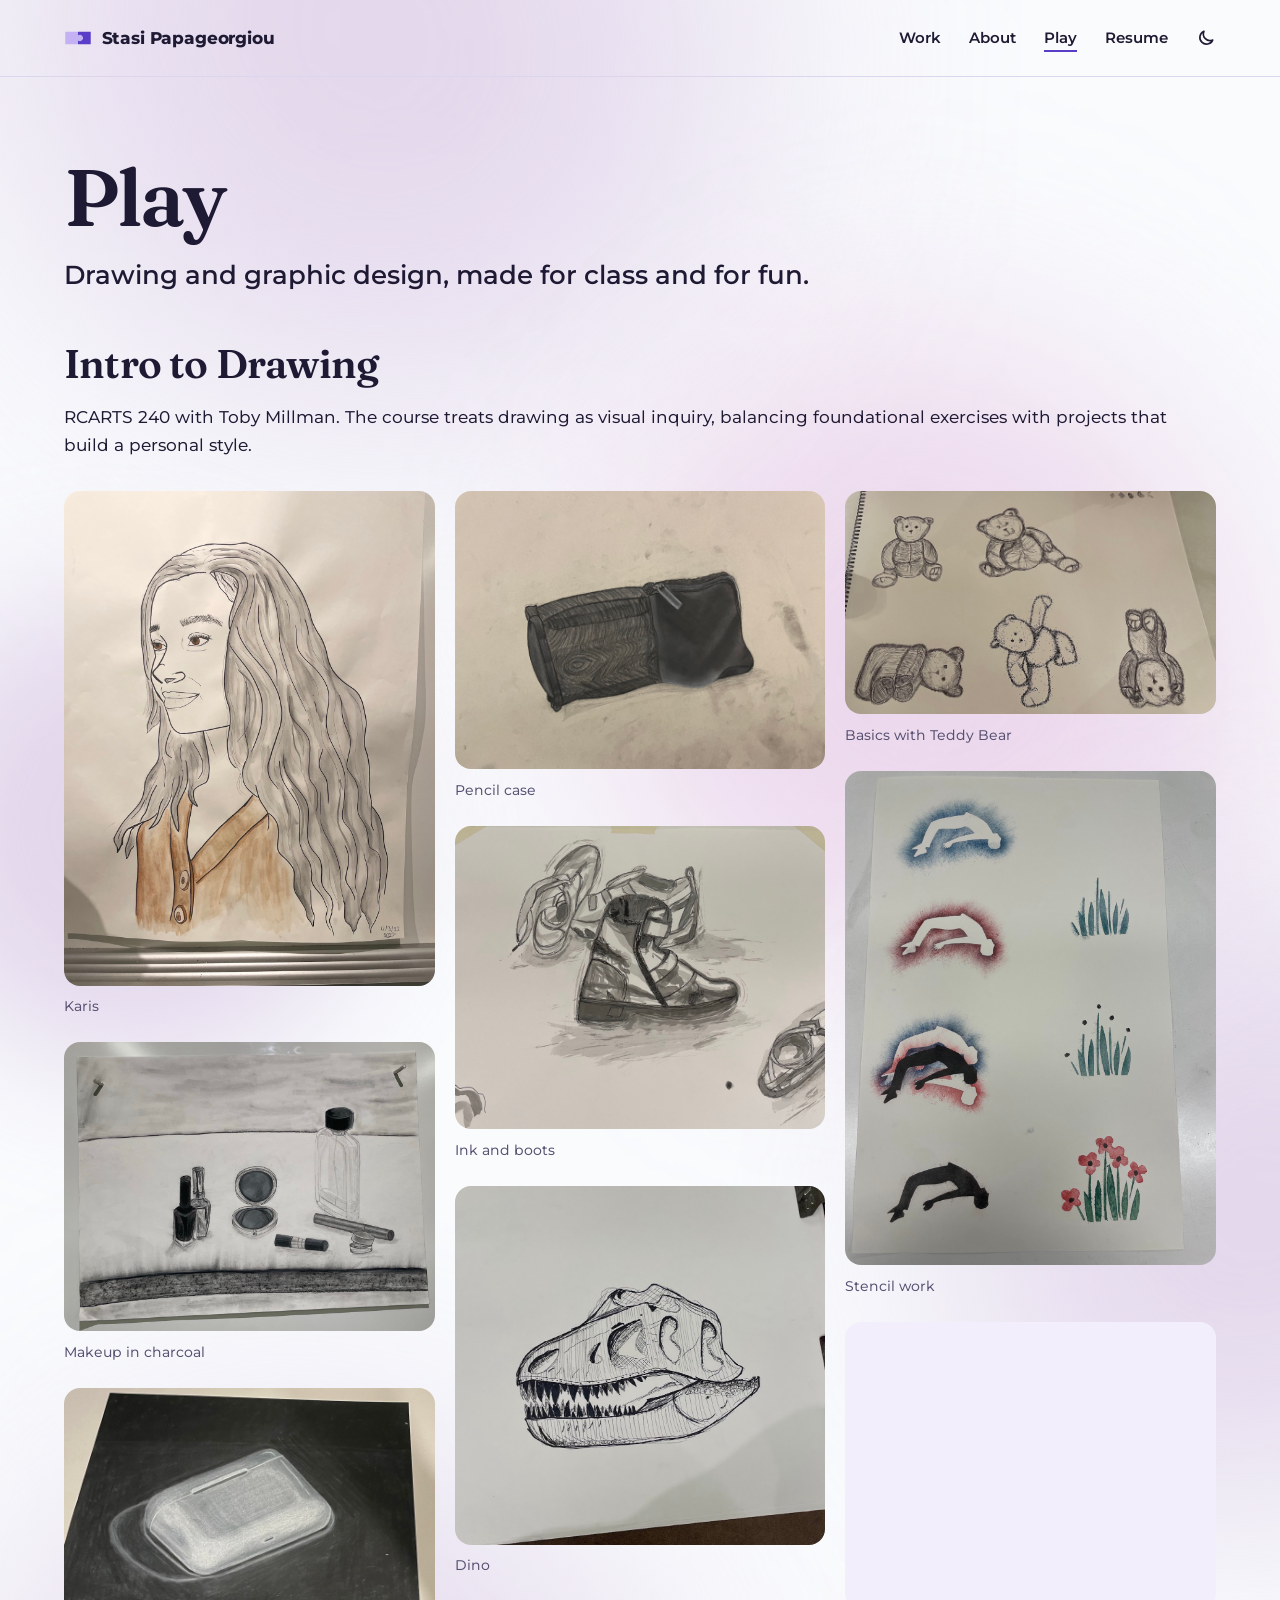
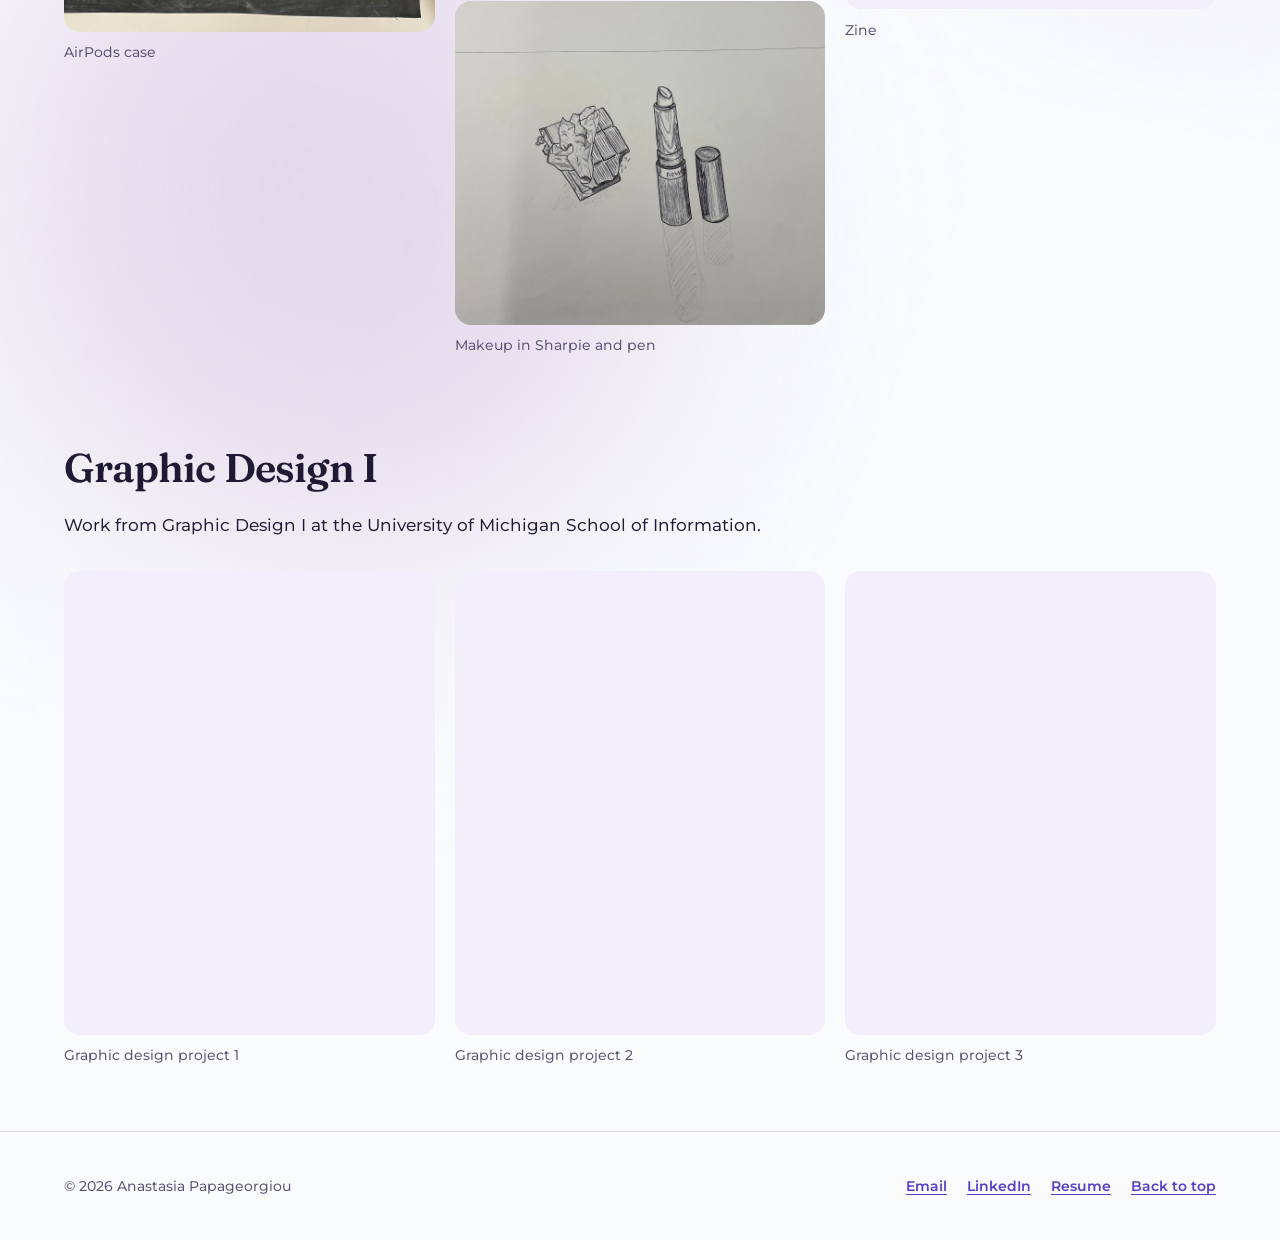
==== play/index.html @ 9be7308d "Portfolio site: home, about, case studies, and play pages Co-Authored-By: Claude Opus 5.5 <noreply@a" ====
<!doctype html>
<html lang="en">
<head>
  <meta charset="utf-8">
  <meta name="viewport" content="width=device-width, initial-scale=1">
  <title>Play | Stasi Papageorgiou</title>
  <meta name="description" content="Drawings and graphic design work by Stasi Papageorgiou.">
  <link rel="canonical" href="https://www.stasi.page/play/">
  <meta property="og:type" content="website">
  <meta property="og:site_name" content="Stasi Papageorgiou">
  <meta property="og:title" content="Play | Stasi Papageorgiou">
  <meta property="og:description" content="Drawings and graphic design work by Stasi Papageorgiou.">
  <meta property="og:url" content="https://www.stasi.page/play/">
  <meta property="og:image" content="https://www.stasi.page/assets/images/og-image.png">
  <meta property="og:image:alt" content="Stasi Papageorgiou, product designer">
  <meta name="twitter:card" content="summary_large_image">
  <meta name="theme-color" content="#f9fbfd" media="(prefers-color-scheme: light)">
  <meta name="theme-color" content="#14111d" media="(prefers-color-scheme: dark)">
  <link rel="icon" href="../assets/favicon.svg" type="image/svg+xml">
  <link rel="apple-touch-icon" href="../assets/apple-touch-icon.png">
  <link rel="preload" href="../assets/fonts/montserrat-latin-wght-normal.woff2" as="font" type="font/woff2" crossorigin>
  <link rel="preload" href="../assets/fonts/fraunces-latin-wght-normal.woff2" as="font" type="font/woff2" crossorigin>
  <link rel="stylesheet" href="../assets/css/styles.css">
  <script src="../assets/js/theme.js"></script>
  <script src="../assets/js/main.js" defer></script>
</head>
<body class="has-play-bg">
  <!-- Decorative parallax background, built by main.js -->
  <div class="play-bg" aria-hidden="true"></div>
  <a class="skip-link" href="#main">Skip to main content</a>

  <header class="site-header" id="top">
    <div class="container">
      <a class="wordmark" href="../">
        <svg viewBox="0 0 22 18" aria-hidden="true" focusable="false"><path class="mark-1" d="M1 4 L11 4 L11 7.1 A2.4 2.4 0 1 1 11 10.9 L11 14 L1 14 Z"/><path class="mark-2" d="M11 4 L21 4 L21 14 L11 14 L11 10.9 A2.4 2.4 0 1 0 11 7.1 Z"/></svg>
        <span>Stasi Papageorgiou<span class="visually-hidden">, home</span></span>
      </a>
      <nav class="site-nav" aria-label="Main">
        <ul>
          <li><a href="../#work">Work</a></li>
          <li><a href="../about/">About</a></li>
          <li><a href="../play/" aria-current="page">Play</a></li>
          <li><a href="https://drive.google.com/file/d/1NuxitC88hY9u8MUWeZoYY8BVDsDRmi2i/view?usp=sharing">Resume</a></li>
        </ul>
      </nav>
    </div>
  </header>

  <main id="main">
    <div class="container">
      <header class="page-head">
        <h1>Play</h1>
        <p class="lead">Drawing and graphic design, made for class and for fun.</p>
      </header>

      <section aria-labelledby="drawing">
        <h2 id="drawing" class="h-section">Intro to Drawing</h2>
        <div class="prose prose--intro">
          <p>RCARTS 240 with Toby Millman. The course treats drawing as visual inquiry, balancing foundational exercises with projects that build a personal style.</p>
        </div>
        <ul class="gallery gallery--masonry">
          <li><figure><img src="../assets/images/play/drawing-1.jpg" alt="Portrait of a young woman with long wavy hair, looking off to the side, in pen with gray and brown washes" width="1200" height="1600" loading="lazy" decoding="async"><figcaption>Karis</figcaption></figure></li>
          <li><figure><img src="../assets/images/play/drawing-2.jpg" alt="Charcoal still life of nail polish, a compact mirror, lipstick, mascara, and a glass bottle on a draped cloth" width="1600" height="1200" loading="lazy" decoding="async"><figcaption>Makeup in charcoal</figcaption></figure></li>
          <li><figure><img src="../assets/images/play/drawing-3.jpg" alt="White charcoal drawing of an AirPods case glowing against a black ground" width="1600" height="1052" loading="lazy" decoding="async"><figcaption>AirPods case</figcaption></figure></li>
          <li><figure><img src="../assets/images/play/drawing-4.jpg" alt="Charcoal drawing of a zippered pencil case, half fabric and half mesh" width="1600" height="1200" loading="lazy" decoding="async"><figcaption>Pencil case</figcaption></figure></li>
          <li><figure><img src="../assets/images/play/drawing-5.jpg" alt="Ink wash study of a pair of boots from several angles" width="964" height="788" loading="lazy" decoding="async"><figcaption>Ink and boots</figcaption></figure></li>
          <li><figure><img src="../assets/images/play/drawing-6.jpg" alt="Pen drawing of a dinosaur skull with cross-hatched shading" width="1086" height="1051" loading="lazy" decoding="async"><figcaption>Dino</figcaption></figure></li>
          <li><figure><img src="../assets/images/play/drawing-7.jpg" alt="Pen and Sharpie drawing of an open lipstick beside its cap and a crumpled wrapper on a cube" width="1600" height="1396" loading="lazy" decoding="async"><figcaption>Makeup in Sharpie and pen</figcaption></figure></li>
          <li><figure><img src="../assets/images/play/drawing-8.jpg" alt="Sketchbook page of five pen studies of a teddy bear in different poses" width="1600" height="961" loading="lazy" decoding="async"><figcaption>Basics with Teddy Bear</figcaption></figure></li>
          <li><figure><img src="../assets/images/play/drawing-9.jpg" alt="Stencil prints of a figure arching backward in blue, red, and black, beside stenciled grass and red flowers" width="1200" height="1600" loading="lazy" decoding="async"><figcaption>Stencil work</figcaption></figure></li>
          <li><figure><img src="../assets/images/play/drawing-10.jpg" alt="Open zine spread of ink-drawn eyes, wide open and labeled shock, then closed and labeled denial" width="1600" height="1200" loading="lazy" decoding="async"><figcaption>Zine</figcaption></figure></li>
        </ul>
      </section>

      <section class="case-section" aria-labelledby="graphic-design">
        <h2 id="graphic-design">Graphic Design I</h2>
        <div class="prose prose--intro">
          <p>Work from Graphic Design I at the University of Michigan School of Information.</p>
        </div>
        <ul class="gallery">
          <li><figure><img src="../assets/images/play/graphic-design-1.png" alt="Graphic design project 1: describe the piece" width="1200" height="1500" loading="lazy" decoding="async"><figcaption>Graphic design project 1</figcaption></figure></li>
          <li><figure><img src="../assets/images/play/graphic-design-2.png" alt="Graphic design project 2: describe the piece" width="1200" height="1500" loading="lazy" decoding="async"><figcaption>Graphic design project 2</figcaption></figure></li>
          <li><figure><img src="../assets/images/play/graphic-design-3.png" alt="Graphic design project 3: describe the piece" width="1200" height="1500" loading="lazy" decoding="async"><figcaption>Graphic design project 3</figcaption></figure></li>
        </ul>
      </section>
    </div>
  </main>

  <footer class="site-footer">
    <div class="container">
      <p>&copy; <span data-year>2026</span> Anastasia Papageorgiou</p>
      <ul>
        <li><a href="mailto:stasi.papageorgiou@gmail.com">Email</a></li>
        <li><a href="https://www.linkedin.com/in/papageorgiou-anastasia">LinkedIn</a></li>
        <li><a href="https://drive.google.com/file/d/1NuxitC88hY9u8MUWeZoYY8BVDsDRmi2i/view?usp=sharing">Resume</a></li>
        <li><a href="#top">Back to top</a></li>
      </ul>
    </div>
  </footer>
</body>
</html>
---- assets/css/styles.css ----
/* =========================================================
   Stasi Papageorgiou portfolio
   One stylesheet for every page. Edit the tokens in :root
   to change colors, type, and spacing site-wide.
   ========================================================= */

/* ---------- Fonts (self-hosted, no third-party requests) ---------- */
@font-face {
  font-family: "Montserrat Variable";
  font-style: normal;
  font-display: swap;
  font-weight: 100 900;
  src: url("../fonts/montserrat-latin-wght-normal.woff2") format("woff2-variations");
  unicode-range: U+0000-00FF, U+0131, U+0152-0153, U+02BB-02BC, U+02C6, U+02DA, U+02DC, U+0304, U+0308, U+0329, U+2000-206F, U+20AC, U+2122, U+2191, U+2193, U+2212, U+2215, U+FEFF, U+FFFD;
}
@font-face {
  font-family: "Montserrat Variable";
  font-style: normal;
  font-display: swap;
  font-weight: 100 900;
  src: url("../fonts/montserrat-latin-ext-wght-normal.woff2") format("woff2-variations");
  unicode-range: U+0100-02BA, U+02BD-02C5, U+02C7-02CC, U+02CE-02D7, U+02DD-02FF, U+0304, U+0308, U+0329, U+1D00-1DBF, U+1E00-1E9F, U+1EF2-1EFF, U+2020, U+20A0-20AB, U+20AD-20C0, U+2113, U+2C60-2C7F, U+A720-A7FF;
}

/* Fraunces: the headline serif. Upright and italic. */
@font-face {
  font-family: "Fraunces Variable";
  font-style: normal;
  font-display: swap;
  font-weight: 100 900;
  src: url("../fonts/fraunces-latin-wght-normal.woff2") format("woff2-variations");
  unicode-range: U+0000-00FF, U+0131, U+0152-0153, U+02BB-02BC, U+02C6, U+02DA, U+02DC, U+0304, U+0308, U+0329, U+2000-206F, U+20AC, U+2122, U+2191, U+2193, U+2212, U+2215, U+FEFF, U+FFFD;
}
@font-face {
  font-family: "Fraunces Variable";
  font-style: italic;
  font-display: swap;
  font-weight: 100 900;
  src: url("../fonts/fraunces-latin-wght-italic.woff2") format("woff2-variations");
  unicode-range: U+0000-00FF, U+0131, U+0152-0153, U+02BB-02BC, U+02C6, U+02DA, U+02DC, U+0304, U+0308, U+0329, U+2000-206F, U+20AC, U+2122, U+2191, U+2193, U+2212, U+2215, U+FEFF, U+FFFD;
}

/* ---------- Design tokens ---------- */
:root {
  color-scheme: light dark;

  /* Green second accent. Fills and highlights only, never text. */
  --pop: #7fd6a0;
  --pop-ink: #1f1a33;
  --hl: #b5ebc8;

  /* One color per project. Used on its card and its case study page. */
  --zoo: #2456a6;
  --pine: #1f6b45;
  --roos: #b23a2a;

  /* A single puzzle piece, used as a mask for badges and decoration. */
  --piece-shape: url("data:image/svg+xml,%3Csvg xmlns='http://www.w3.org/2000/svg' viewBox='0 0 36 36'%3E%3Cpath d='M2 2H28V11.5A4.6 4.6 0 1 1 28 18.5V28H18.5A4.6 4.6 0 1 0 11.5 28H2Z'/%3E%3C/svg%3E");

  /* Color */
  --bg: #f9fbfd;
  --surface: #f2eefc;
  --surface-strong: #e6ddfc;
  --ink: #1f1a33;
  --muted: #565071;
  --line: #dcd5ee;
  --accent: #5a3ec8;
  --accent-hover: #4a2fb3;
  --on-accent: #ffffff;
  --piece-1: #e6ddfc;
  --piece-1-ink: #1f1a33;
  --piece-2: #c3b1f4;
  --piece-2-ink: #1f1a33;
  --piece-3: #5a3ec8;
  --piece-3-ink: #ffffff;
  --focus: #5a3ec8;

  /* Type */
  --font: "Montserrat Variable", "Montserrat", ui-sans-serif, system-ui, -apple-system, "Segoe UI", Roboto, Arial, sans-serif;
  --font-display: "Fraunces Variable", "Fraunces", "Iowan Old Style", "Palatino Linotype", Georgia, serif;
  --step--1: 0.875rem;
  --step-0: 1.0625rem;
  --step-1: 1.25rem;
  --step-2: clamp(1.375rem, 1.1rem + 0.9vw, 1.625rem);
  --step-3: clamp(1.75rem, 1.3rem + 1.8vw, 2.5rem);
  --step-4: clamp(2.25rem, 1.4rem + 3.6vw, 3.75rem);
  --step-5: clamp(3.5rem, 1.6rem + 8vw, 7.5rem);

  /* Layout */
  --container: 72rem;
  --measure: fill;
  --gutter: clamp(1rem, 4vw, 2.5rem);
  --section: clamp(4rem, 9vw, 7.5rem);
  --radius-lg: 28px;
  --radius-md: 16px;
  --radius-sm: 999px;
}

@media (prefers-color-scheme: dark) {
  :root:not([data-theme="light"]) {
    --bg: #14111d;
    --surface: #1f1a2e;
    --surface-strong: #2b2442;
    --ink: #f1edff;
    --muted: #bdb5d8;
    --line: #362e52;
    --accent: #c2afff;
    --accent-hover: #d8ccff;
    --on-accent: #14111d;
    --piece-1: #2f2750;
    --piece-1-ink: #f1edff;
    --piece-2: #6c55c9;
    --piece-2-ink: #ffffff;
    --piece-3: #c2afff;
    --piece-3-ink: #14111d;
    --focus: #c2afff;
    --hl: #1f5a3a;
    --zoo: #9cc2ff;
    --pine: #8fd9b0;
    --roos: #ffa696;
  }
}
:root[data-theme="light"] { color-scheme: light; }
:root[data-theme="dark"] {
  color-scheme: dark;
  --hl: #1f5a3a;
  --zoo: #9cc2ff;
  --pine: #8fd9b0;
  --roos: #ffa696;
  --bg: #14111d;
  --surface: #1f1a2e;
  --surface-strong: #2b2442;
  --ink: #f1edff;
  --muted: #bdb5d8;
  --line: #362e52;
  --accent: #c2afff;
  --accent-hover: #d8ccff;
  --on-accent: #14111d;
  --piece-1: #2f2750;
  --piece-1-ink: #f1edff;
  --piece-2: #6c55c9;
  --piece-2-ink: #ffffff;
  --piece-3: #c2afff;
  --piece-3-ink: #14111d;
  --focus: #c2afff;
}

/* ---------- Reset and base ---------- */
*,
*::before,
*::after { box-sizing: border-box; }

html {
  -webkit-text-size-adjust: 100%;
  text-size-adjust: 100%;
  scroll-padding-top: 1.5rem;
}
@media (prefers-reduced-motion: no-preference) {
  html { scroll-behavior: smooth; }
}

body {
  margin: 0;
  background: var(--bg);
  color: var(--ink);
  font-family: var(--font);
  font-size: var(--step-0);
  line-height: 1.65;
  font-weight: 450;
  overflow-x: hidden;
  text-rendering: optimizeLegibility;
  -webkit-font-smoothing: antialiased;
}

img, svg { display: block; max-width: 100%; height: auto; }

h1, h2, h3, h4 {
  margin: 0;
  line-height: 1.15;
  font-weight: 700;
  letter-spacing: -0.015em;
  text-wrap: balance;
}
/* Editorial pairing: Fraunces for the big headlines, Montserrat for everything else. */
h1, h2 {
  font-family: var(--font-display);
  font-weight: 600;
  letter-spacing: -0.02em;
}
h1 em, h2 em { font-style: italic; font-weight: 500; color: var(--accent); }
p, ul, ol, dl, figure { margin: 0; }
p { text-wrap: pretty; }

a {
  color: var(--accent);
  text-decoration-thickness: 0.08em;
  text-underline-offset: 0.2em;
}
a:hover { color: var(--accent-hover); text-decoration-thickness: 0.14em; }

:focus-visible {
  outline: 3px solid var(--focus);
  outline-offset: 3px;
  border-radius: 4px;
}

::selection { background: var(--piece-2); color: var(--piece-2-ink); }

.visually-hidden {
  position: absolute !important;
  width: 1px; height: 1px;
  padding: 0; margin: -1px;
  overflow: hidden;
  clip: rect(0 0 0 0);
  white-space: nowrap;
  border: 0;
}

/* ---------- Layout helpers ---------- */
.container {
  width: 100%;
  max-width: calc(var(--container) + var(--gutter) * 2);
  margin-inline: auto;
  padding-inline: var(--gutter);
}
.section { padding-block: var(--section); }
.section + .section { padding-top: 0; }
.section-head { margin-bottom: clamp(2rem, 4vw, 3rem); max-width: var(--measure); }
.section-head h2 { font-size: var(--step-4); letter-spacing: -0.03em; }
.section-head p { margin-top: 0.75rem; color: var(--muted); }

/* ---------- Skip link ---------- */
.skip-link {
  position: absolute;
  left: 1rem; top: -100px;
  z-index: 100;
  padding: 0.75rem 1.25rem;
  background: var(--accent);
  color: var(--on-accent);
  font-weight: 700;
  border-radius: var(--radius-sm);
  text-decoration: none;
}
.skip-link:focus { top: 1rem; color: var(--on-accent); }

/* ---------- Header ---------- */
.site-header { border-bottom: 1px solid var(--line); }
.site-header .container {
  display: flex;
  flex-wrap: wrap;
  align-items: center;
  justify-content: space-between;
  gap: 0.25rem 1.5rem;
  padding-block: 1rem;
}
.wordmark {
  display: inline-flex;
  align-items: center;
  gap: 0.6rem;
  min-height: 44px;
  color: var(--ink);
  font-weight: 750;
  font-size: 1.0625rem;
  letter-spacing: -0.01em;
  text-decoration: none;
}
.wordmark:hover { color: var(--ink); }
.wordmark svg { width: 28px; height: 28px; flex: none; }
.wordmark .mark-1 { fill: var(--piece-2); }
.wordmark .mark-2 { fill: var(--piece-3); }

.site-nav ul {
  display: flex;
  flex-wrap: wrap;
  gap: 0.25rem;
  list-style: none;
  padding: 0;
  margin: 0 -0.75rem;
}
.site-nav a {
  display: inline-flex;
  align-items: center;
  min-height: 44px;
  padding: 0 0.75rem;
  color: var(--ink);
  font-weight: 600;
  font-size: 0.9375rem;
  text-decoration: none;
  border-radius: var(--radius-sm);
}
.site-nav a:hover { background: var(--surface); color: var(--ink); }
.site-nav a[aria-current="page"] {
  text-decoration: underline;
  text-decoration-thickness: 2px;
  text-underline-offset: 0.45em;
  text-decoration-color: var(--accent);
}

/* ---------- Buttons ---------- */
.button-row { display: flex; flex-wrap: wrap; gap: 0.75rem; }
.button {
  display: inline-flex;
  align-items: center;
  justify-content: center;
  gap: 0.5rem;
  min-height: 48px;
  padding: 0.75rem 1.4rem;
  border: 2px solid var(--accent);
  border-radius: var(--radius-sm);
  background: var(--accent);
  color: var(--on-accent);
  font: inherit;
  font-weight: 650;
  font-size: 1rem;
  line-height: 1.2;
  text-decoration: none;
  cursor: pointer;
}
.button:hover { background: var(--accent-hover); border-color: var(--accent-hover); color: var(--on-accent); }
.button--ghost { background: transparent; color: var(--accent); }
.button--ghost:hover { background: var(--surface); color: var(--accent-hover); }

/* ---------- Hero ---------- */
.hero { padding-block: clamp(3rem, 8vw, 6.5rem) clamp(0.5rem, 2vw, 1.5rem); }
.hero .container {
  display: grid;
  gap: clamp(2.5rem, 6vw, 4rem);
  align-items: center;
}
@media (min-width: 900px) {
  .hero .container { grid-template-columns: minmax(0, 1.25fr) minmax(0, 1fr); }
}
.hero-greeting {
  font-weight: 600;
  font-size: var(--step-1);
  color: var(--muted);
}
.hero h1 {
  margin-top: 0.25rem;
  font-size: var(--step-5);
  font-weight: 600;
  letter-spacing: -0.04em;
  line-height: 0.95;
}
.hero-lead {
  margin-top: 1.5rem;
  max-width: 34rem;
  font-size: var(--step-2);
  font-weight: 550;
  line-height: 1.4;
}
.hero-body { margin-top: 1.25rem; max-width: 34rem; color: var(--muted); }
.hero .button-row { margin-top: 2rem; }

.status {
  display: inline-flex;
  align-items: center;
  gap: 0.6rem;
  margin-top: 1.75rem;
  padding: 0.45rem 1rem 0.45rem 0.8rem;
  border: 1px solid var(--line);
  border-radius: var(--radius-sm);
  background: var(--surface);
  font-size: var(--step--1);
  font-weight: 600;
}
.status::before {
  content: "";
  flex: none;
  width: 0.6rem; height: 0.6rem;
  border-radius: 50%;
  background: #2f9e6b;
  box-shadow: 0 0 0 3px color-mix(in srgb, #2f9e6b 25%, transparent);
}

/* Puzzle: the one bold moment. Three pieces assemble once on load. */
.puzzle { margin: 0 auto; width: 100%; max-width: 27rem; }
.puzzle svg { width: 100%; overflow: visible; }
.puzzle .p1 path { fill: var(--piece-1); }
.puzzle .p2 path { fill: var(--piece-2); }
.puzzle .p3 path { fill: var(--piece-3); }
.puzzle .p1 text { fill: var(--piece-1-ink); }
.puzzle .p2 text { fill: var(--piece-2-ink); }
.puzzle .p3 text { fill: var(--piece-3-ink); }
.puzzle .p4 path {
  fill: none;
  stroke: var(--accent);
  stroke-width: 2.5;
  stroke-dasharray: 8 7;
  stroke-linecap: round;
}
.puzzle .p4 text { fill: var(--accent); }
.puzzle text { font-family: var(--font); }
.puzzle .label { font-size: 22px; font-weight: 750; letter-spacing: -0.02em; }
.puzzle .sub { font-size: 12.5px; font-weight: 550; }
.puzzle figcaption {
  margin-top: 1.25rem;
  text-align: center;
  color: var(--muted);
  font-size: var(--step--1);
}

@media (prefers-reduced-motion: no-preference) {
  .puzzle .piece { animation: assemble 900ms cubic-bezier(0.2, 0.8, 0.2, 1) both; }
  .puzzle .p1 { --dx: -26px; --dy: -26px; animation-delay: 150ms; }
  .puzzle .p2 { --dx: 26px; --dy: -26px; animation-delay: 300ms; }
  .puzzle .p3 { --dx: 26px; --dy: 26px; animation-delay: 450ms; }
  .puzzle .p4 { animation: fade-in 600ms ease 1100ms both; }
}
@keyframes assemble {
  from { transform: translate(var(--dx), var(--dy)) rotate(-4deg); opacity: 0; }
  to { transform: none; opacity: 1; }
}
@keyframes fade-in { from { opacity: 0; } to { opacity: 1; } }
.puzzle .piece { transform-box: fill-box; transform-origin: center; }

/* ---------- Work cards ---------- */
.work-list { display: grid; gap: clamp(3rem, 7vw, 5.5rem); list-style: none; padding: 0; }
.work-card {
  position: relative;
  display: grid;
  gap: clamp(1.25rem, 3vw, 2.75rem);
  align-items: center;
}
@media (min-width: 860px) {
  .work-card { grid-template-columns: minmax(0, 1.35fr) minmax(0, 1fr); }
}
.work-card__media {
  overflow: hidden;
  border-radius: var(--radius-lg);
  background: var(--surface);
  border: 1px solid var(--line);
  aspect-ratio: 16 / 10;
}
.work-card__media img { width: 100%; height: 100%; object-fit: cover; }
.work-card__context { color: var(--muted); font-size: var(--step--1); font-weight: 600; }
.work-card h3 { margin-top: 0.35rem; font-family: var(--font-display); font-weight: 600; font-size: var(--step-3); letter-spacing: -0.025em; }
.work-card h3 a { color: var(--ink); text-decoration: none; }
/* The whole card is clickable through the title link */
.work-card h3 a::after { content: ""; position: absolute; inset: 0; border-radius: var(--radius-lg); }
.work-card:hover h3 a,
.work-card h3 a:focus-visible { text-decoration: underline; text-decoration-color: var(--accent); text-decoration-thickness: 3px; }
.work-card h3 a:focus-visible { outline: none; }
.work-card h3 a:focus-visible::after { outline: 3px solid var(--focus); outline-offset: 6px; }
.work-card__summary { margin-top: 0.85rem; }
.work-card__result {
  margin-top: 1.1rem;
  padding: 0.2rem 0 0.2rem 1rem;
  border-left: 4px solid var(--accent);
  font-weight: 600;
}
.work-card__cta {
  display: inline-block;
  margin-top: 1.25rem;
  color: var(--accent);
  font-weight: 700;
}

.tags {
  display: flex;
  flex-wrap: wrap;
  gap: 0.5rem;
  margin-top: 1.1rem;
  padding: 0;
  list-style: none;
}
.tags li {
  padding: 0.3rem 0.75rem;
  border-radius: var(--radius-sm);
  background: var(--surface);
  color: var(--ink);
  font-size: 0.8125rem;
  font-weight: 600;
}

/* ---------- Experience ---------- */
.roles { list-style: none; padding: 0; border-top: 1px solid var(--line); }
.roles li {
  display: grid;
  gap: 0.35rem 2rem;
  padding-block: 1.5rem;
  border-bottom: 1px solid var(--line);
}
@media (min-width: 760px) {
  .roles li { grid-template-columns: minmax(0, 1fr) minmax(0, 1.4fr); }
}
.roles h3 { font-size: var(--step-1); }
.roles .role { color: var(--muted); font-weight: 600; font-size: 0.9375rem; }
.roles p { max-width: var(--measure); }

/* ---------- Contact panel ---------- */
.contact {
  padding: clamp(2rem, 6vw, 4rem);
  border-radius: var(--radius-lg);
  background: var(--surface);
}
.contact h2 { font-size: var(--step-4); letter-spacing: -0.035em; }
.contact p { margin-top: 1rem; max-width: 36rem; }
.contact .button-row { margin-top: 2rem; }
.copy-status { margin-top: 0.75rem; min-height: 1.5em; font-size: var(--step--1); font-weight: 600; color: var(--muted); }

/* ---------- Footer ---------- */
.site-footer { margin-top: clamp(2.5rem, 6vw, 4rem); border-top: 1px solid var(--line); }
.site-footer .container {
  display: flex;
  flex-wrap: wrap;
  justify-content: space-between;
  align-items: center;
  gap: 1rem 2rem;
  padding-block: 2rem;
  font-size: var(--step--1);
  color: var(--muted);
}
.site-footer ul { display: flex; flex-wrap: wrap; gap: 0.25rem 1.25rem; list-style: none; padding: 0; }
.site-footer a { display: inline-flex; align-items: center; min-height: 44px; font-weight: 600; }

/* ---------- Page header (About, Play, case studies) ---------- */
.page-head { padding-block: clamp(3rem, 7vw, 5rem) clamp(2rem, 4vw, 3rem); }
.page-head h1 { font-size: clamp(2.75rem, 1.5rem + 5vw, 5rem); letter-spacing: -0.035em; line-height: 1; }
.page-head .lead { margin-top: 1.25rem; max-width: fill; font-size: var(--step-2); font-weight: 550; line-height: 1.4; }
.back-link {
  display: inline-flex;
  align-items: center;
  min-height: 44px;
  margin-bottom: 1rem;
  font-weight: 650;
  font-size: 0.9375rem;
}
.eyebrow { color: var(--muted); font-weight: 650; font-size: 0.9375rem; margin-bottom: 0.5rem; }

/* ---------- Case study ---------- */
.meta {
  display: grid;
  grid-template-columns: repeat(2, minmax(0, 1fr));
  gap: 1.5rem 2rem;
  margin-top: 2.5rem;
  padding-top: 2rem;
  border-top: 1px solid var(--line);
}
@media (min-width: 760px) { .meta { grid-template-columns: repeat(4, minmax(0, 1fr)); } }
.meta dt { color: var(--muted); font-size: var(--step--1); font-weight: 650; }
.meta dd { margin: 0.25rem 0 0; font-weight: 600; line-height: 1.45; }
.page-head .button-row { margin-top: 2rem; }

.award {
  display: inline-flex;
  align-items: center;
  gap: 0.6rem;
  margin-top: 1.5rem;
  padding: 0.5rem 1rem;
  border-radius: var(--radius-sm);
  background: var(--surface-strong);
  font-weight: 650;
  font-size: 0.9375rem;
}
.award svg { width: 1.1rem; height: 1.1rem; fill: currentColor; flex: none; }

.case-hero {
  overflow: hidden;
  border-radius: var(--radius-lg);
  border: 1px solid var(--line);
  background: var(--surface);
}
.case-hero img { width: 100%; }

.case-section { padding-top: clamp(3.5rem, 7vw, 5.5rem); }
.case-section > h2 { font-size: var(--step-3); max-width: var(--measure); }
.prose { max-width: var(--measure); }
.prose > * + * { margin-top: 1.1rem; }
.case-section > h2 + .prose,
.case-section > h2 + * { margin-top: 1.25rem; }
.prose h3 { margin-top: 2.25rem; font-size: var(--step-2); }
.prose ul, .prose ol { padding-left: 1.25rem; }
.prose li + li { margin-top: 0.5rem; }
.prose strong { font-weight: 700; }

.stats {
  display: grid;
  gap: 1rem;
  margin-top: 2rem;
  padding: 0;
  list-style: none;
}
@media (min-width: 700px) { .stats { grid-template-columns: repeat(3, minmax(0, 1fr)); } }
.stats li {
  container-type: inline-size;
  padding: 1.5rem;
  border-radius: var(--radius-md);
  background: var(--surface);
}
/* The number shrinks if needed so the longest stat ("1 platform") stays on one line */
.stats .num { display: block; font-family: var(--font-display); font-size: min(var(--step-4), 20cqi); white-space: nowrap; font-weight: 600; letter-spacing: -0.03em; line-height: 1; color: var(--accent); }
.stats .label { display: block; margin-top: 0.4rem; color: var(--muted); font-weight: 550; font-size: 0.9375rem; line-height: 1.45; }

.methods {
  display: grid;
  gap: 1rem;
  margin-top: 2rem;
  padding: 0;
  list-style: none;
}
@media (min-width: 700px) { .methods { grid-template-columns: repeat(2, minmax(0, 1fr)); } }
@media (min-width: 1000px) { .methods { grid-template-columns: repeat(4, minmax(0, 1fr)); } }
.methods li { padding: 1.5rem; border: 1px solid var(--line); border-radius: var(--radius-md); }
.methods .who { display: block; font-size: var(--step--1); font-weight: 650; color: var(--muted); }
.methods h3 { margin-top: 0.4rem; font-size: var(--step-1); }
.methods p { margin-top: 0.5rem; font-size: 0.9375rem; }

.findings { counter-reset: finding; display: grid; gap: 1.25rem; margin-top: 2rem; padding: 0; list-style: none; max-width: var(--measure); }
.findings li { counter-increment: finding; position: relative; padding-left: 3.5rem; }
.findings li::before {
  content: counter(finding);
  position: absolute; left: 0; top: 0;
  /* Puzzle piece badge. The padding centers the number in the square part of the piece. */
  display: grid; place-items: center;
  width: 2.75rem; height: 2.75rem;
  padding: 0 0.46rem 0.46rem 0;
  background: var(--surface-strong);
  -webkit-mask: var(--piece-shape) center / contain no-repeat;
  mask: var(--piece-shape) center / contain no-repeat;
  font-weight: 750; font-size: 0.9375rem;
}
.findings h3 { font-size: var(--step-1); }
.findings p { margin-top: 0.35rem; }

.figure { margin-top: 2rem; }
.figure video { display: block; height: auto; }
.figure img,
.figure video {
  width: 100%;
  border-radius: var(--radius-md);
  border: 1px solid var(--line);
  background: var(--surface);
}
.figure figcaption { margin-top: 0.75rem; color: var(--muted); font-size: var(--step--1); max-width: var(--measure); }
.figure-grid { display: grid; gap: 1.5rem; margin-top: 2rem; }
.figure-grid .figure { margin-top: 0; }
@media (min-width: 760px) { .figure-grid { grid-template-columns: repeat(2, minmax(0, 1fr)); } }

/* Before and after comparisons */
.compare { display: grid; gap: 1.5rem; margin-top: 2rem; }
@media (min-width: 760px) { .compare { grid-template-columns: repeat(2, minmax(0, 1fr)); } }
.compare .figure { margin-top: 0; }
.compare h4 { font-size: 1rem; margin-bottom: 0.75rem; }
.compare ul { margin-top: 0.85rem; padding-left: 1.25rem; font-size: 0.9375rem; }
.compare li + li { margin-top: 0.35rem; }

/* Brief: challenge, solution, and constraint chunked in one filled panel.
   Used on every case study, just after the overview. */
.brief {
  /* Inverted: a solid block of the project's color, so it stands apart
     from the light cards around it. In dark mode it flips to a light block. */
  position: relative;
  isolation: isolate;
  overflow: hidden;
  display: grid;
  border-radius: var(--radius-lg);
  background: var(--accent);
  color: var(--on-accent);
  padding: clamp(0.5rem, 2vw, 1rem) clamp(1.5rem, 4vw, 2.5rem);
}
.brief__item { padding-block: clamp(1.25rem, 3vw, 1.75rem); }
.brief__item + .brief__item { border-top: 1px solid color-mix(in srgb, var(--on-accent) 28%, transparent); }
/* Wide screens: challenge and solution side by side */
@media (min-width: 860px) {
  .brief { grid-template-columns: repeat(2, minmax(0, 1fr)); padding: clamp(1.75rem, 3vw, 2.5rem) 0; }
  .brief__item { padding: 0 clamp(1.5rem, 3vw, 2.5rem); }
  .brief__item + .brief__item { border-top: 0; border-left: 1px solid color-mix(in srgb, var(--on-accent) 28%, transparent); }
}
/* Each column is icon, title, text, image. On wide screens the two
   columns share rows (subgrid), so both images start at the same height
   however long each column's text is. */
.brief__figure { position: relative; padding-top: 1.5rem; }
@media (min-width: 860px) {
  .brief { grid-template-rows: auto auto auto auto; }
  .brief__item { display: grid; grid-row: span 4; grid-template-rows: subgrid; align-content: start; }
  .brief__figure { align-self: start; }
}
.brief__figure img {
  width: 100%;
  border-radius: var(--radius-md);
  background: var(--surface);
  box-shadow: 0 0 0 1px color-mix(in srgb, var(--on-accent) 25%, transparent);
}
.brief__figure figcaption {
  position: absolute;
  left: 0.75rem;
  top: calc(1.5rem + 0.75rem);
  padding: 0.15rem 0.7rem;
  border-radius: var(--radius-sm);
  background: var(--accent);
  color: var(--on-accent);
  font-size: 0.8125rem;
  font-weight: 700;
}

/* The constraint: optional, sits outside the panel underneath it */
.constraint {
  display: flex;
  align-items: flex-start;
  gap: 1rem;
  margin-top: 1.5rem;
  padding: 1.25rem 1.5rem;
  border: 2px dashed color-mix(in srgb, var(--accent) 55%, var(--bg));
  border-radius: var(--radius-lg);
}
.constraint__icon {
  flex: none;
  display: grid;
  place-items: center;
  width: 40px;
  height: 40px;
  border-radius: 50%;
  background: var(--accent);
  color: var(--on-accent);
}
.constraint__icon svg {
  width: 20px;
  height: 20px;
  fill: none;
  stroke: currentColor;
  stroke-width: 2;
  stroke-linecap: round;
  stroke-linejoin: round;
}
.constraint__head { display: flex; flex-wrap: wrap; align-items: center; gap: 0.35rem 0.75rem; min-height: 40px; }
.constraint h3 { font-family: var(--font-display); font-size: var(--step-2); font-weight: 600; letter-spacing: -0.02em; }
.constraint__head + p { margin-top: 0.4rem; max-width: 72ch; font-size: 0.9375rem; line-height: 1.6; }
.brief__icon {
  display: grid;
  place-items: center;
  width: 40px;
  height: 40px;
  border-radius: 50%;
  background: var(--on-accent);
  color: var(--accent);
}
.brief__icon svg {
  width: 20px;
  height: 20px;
  fill: none;
  stroke: currentColor;
  stroke-width: 2;
  stroke-linecap: round;
  stroke-linejoin: round;
}
.brief h3 {
  margin-top: 0.9rem;
  font-family: var(--font-display);
  font-size: var(--step-2);
  font-weight: 600;
  letter-spacing: -0.02em;
}
.brief p, .brief__list { margin-top: 0.6rem; font-size: 0.9375rem; line-height: 1.6; }
.brief__lead {
  display: inline-block;
  padding: 0.15rem 0.7rem;
  border-radius: var(--radius-sm);
  background: var(--on-accent);
  color: var(--accent);
  font-weight: 700;
  font-size: 0.875rem;
}
.brief__lead + p { margin-top: 0.6rem; }
/* A large faint puzzle piece tucked into the corner */
.brief::after {
  content: "";
  position: absolute;
  z-index: -1;
  right: -2.5rem;
  top: -3.5rem;
  width: clamp(8rem, 16vw, 12rem);
  aspect-ratio: 1;
  background: color-mix(in srgb, var(--on-accent) 9%, transparent);
  -webkit-mask: var(--piece-shape) center / contain no-repeat;
  mask: var(--piece-shape) center / contain no-repeat;
  transform: rotate(-12deg);
}
.brief__list { padding-left: 1.1rem; }
.brief__list li + li { margin-top: 0.45rem; }
.brief__list strong { font-weight: 700; }
.brief a { color: inherit; }
.brief + .compare { margin-top: 2rem; }

/* Process flow (Zookeeper "How I worked"): steps joined by dashed
   arrows, sitting on a foundation bar. Arrows run across on wide
   screens and down on narrow ones. */
.process { --step-gap: 2.25rem; --icon: 44px; margin-top: 1.75rem; }
.process__steps {
  display: grid;
  gap: var(--step-gap);
  margin: 0;
  padding: 0;
  list-style: none;
}
.process__steps li {
  position: relative;
  padding: 1.25rem;
  border-radius: var(--radius-md);
  background: var(--surface);
}
.process__icon {
  display: grid;
  place-items: center;
  width: var(--icon);
  height: var(--icon);
  border-radius: 50%;
  background: var(--accent);
  color: var(--on-accent);
}
.process__icon svg {
  width: 22px;
  height: 22px;
  fill: none;
  stroke: currentColor;
  stroke-width: 2;
  stroke-linecap: round;
  stroke-linejoin: round;
}
.process h3 { margin-top: 0.85rem; font-size: var(--step-1); }
.process__steps p { margin-top: 0.35rem; color: var(--muted); font-size: 0.9375rem; line-height: 1.5; }

/* Connector: a dashed line (::after) ending in an arrowhead (::before) */
.process__steps li:not(:last-child)::after,
.process__steps li:not(:last-child)::before {
  content: "";
  position: absolute;
}
.process__steps li:not(:last-child)::after {
  top: 100%;
  left: calc(1.25rem + var(--icon) / 2 - 1px);
  height: calc(var(--step-gap) - 6px);
  border-left: 2.5px dashed var(--accent);
}
.process__steps li:not(:last-child)::before {
  top: calc(100% + var(--step-gap) - 8px);
  left: calc(1.25rem + var(--icon) / 2 - 6px);
  width: 12px;
  height: 8px;
  background: var(--accent);
  clip-path: polygon(0 0, 100% 0, 50% 100%);
}
@media (min-width: 860px) {
  .process__steps { grid-template-columns: repeat(4, minmax(0, 1fr)); }
  .process__steps li:not(:last-child)::after {
    top: calc(1.25rem + var(--icon) / 2 - 1px);
    left: 100%;
    width: calc(var(--step-gap) - 6px);
    height: 0;
    border-left: 0;
    border-top: 2.5px dashed var(--accent);
  }
  .process__steps li:not(:last-child)::before {
    top: calc(1.25rem + var(--icon) / 2 - 6px);
    left: calc(100% + var(--step-gap) - 8px);
    width: 8px;
    height: 12px;
    clip-path: polygon(0 0, 100% 50%, 0 100%);
  }
}

/* Foundation bar under all four steps */
.process__base {
  display: flex;
  align-items: flex-start;
  gap: 1rem;
  margin-top: 1rem;
  padding: 1.25rem 1.5rem;
  border-radius: var(--radius-md);
  background: var(--surface-strong);
}
.process__base .process__icon { flex: none; }
.process__base h3 { margin-top: 0.1rem; }
.process__base p { margin-top: 0.35rem; }
.process__eyebrow {
  color: var(--muted);
  text-transform: uppercase;
  letter-spacing: 0.08em;
  font-size: 0.75rem;
  font-weight: 700;
}
.process__base .process__eyebrow { margin-top: 0; }

/* Stakeholder questions (Zookeeper) */
.stakeholder { padding-top: 3rem; margin-top: 3rem; border-top: 1px solid var(--line); }
.stakeholder:first-of-type { border-top: 0; padding-top: 0; margin-top: 2rem; }
.stakeholder .who { color: var(--muted); font-weight: 650; font-size: 0.9375rem; }
.stakeholder blockquote {
  margin: 0.4rem 0 0;
  font-family: var(--font-display);
  font-style: italic;
  font-size: var(--step-4);
  font-weight: 500;
  letter-spacing: -0.025em;
  line-height: 1.1;
  color: var(--accent);
  max-width: 30ch;
}
.stakeholder .prose { margin-top: 1rem; }

.callout {
  max-width: var(--measure);
  margin-top: 2rem;
  padding: 1.5rem 1.75rem;
  border-radius: var(--radius-md);
  background: var(--surface);
}
.callout h3 { font-size: var(--step-1); }
.callout p { margin-top: 0.5rem; }

/* Next project */
.next {
  display: block;
  margin-top: var(--section);
  padding: clamp(1.75rem, 5vw, 3rem);
  border-radius: var(--radius-lg);
  background: var(--surface);
  color: var(--ink);
  text-decoration: none;
}
.next:hover { color: var(--ink); background: var(--surface-strong); }
.next .eyebrow { margin: 0; }
.next strong { display: block; margin-top: 0.35rem; font-family: var(--font-display); font-size: var(--step-4); font-weight: 600; letter-spacing: -0.03em; line-height: 1.1; }
.next:hover strong { text-decoration: underline; text-decoration-color: var(--accent); text-decoration-thickness: 3px; text-underline-offset: 0.15em; }

/* ---------- About ---------- */
/* The first section sits close under the page intro */
.page-head + .case-section { padding-top: clamp(0.5rem, 2vw, 1.25rem); }
/* "About" stacks just above and to the left of the big "Stasi." */
.page-head--about { padding-bottom: 0; }
.page-head--about h1 { font-size: clamp(3.25rem, 1.75rem + 6vw, 6rem); font-style: italic; font-weight: 500; letter-spacing: -0.03em; }
.page-head--about + .case-section { padding-top: 0; }
/* Portrait on the left, journey on the right */
.journey-layout {
  --col-gap: clamp(2rem, 5vw, 4rem);
  --name-size: clamp(5.5rem, 3rem + 6.5vw, 9.5rem);
  display: grid;
  grid-template-areas: "photo" "heading" "journey";
  gap: 1.5rem var(--col-gap);
  align-items: start;
}
/* Wide screens: heading sits above the journey, photo beside the journey */
@media (min-width: 860px) {
  .journey-layout {
    grid-template-columns: minmax(0, 1fr) minmax(0, 1.5fr);
    grid-template-areas: "photo heading" "photo journey";
    grid-template-rows: auto 1fr;
    /* Room for the top half of the name, which sits above the photo */
    padding-top: calc(var(--name-size) * 0.5);
  }
}
.journey-layout h2 {
  grid-area: heading;
  font-family: var(--font);
  font-size: var(--step-2);
  font-weight: 700;
  letter-spacing: -0.015em;
}
.journey-layout .portrait { grid-area: photo; }
.journey-layout .journey { grid-area: journey; position: relative; z-index: 1; margin-top: 0; }

/* Portrait: the name overlaps its lower edge, and the photo fades out
   to the right, running underneath the journey's dashed path. */
.portrait {
  position: relative;
  /* Room for the top half of the name, which sits above the photo */
  margin-top: calc(var(--name-size) * 0.5);
}
.portrait img {
  width: 100%;
  border-radius: var(--radius-lg);
  aspect-ratio: 4 / 5;
  object-fit: cover;
  object-position: 38% center;
  background: var(--surface);
  -webkit-mask-image: linear-gradient(to bottom, #000 72%, transparent);
  mask-image: linear-gradient(to bottom, #000 72%, transparent);
}
@media (min-width: 860px) {
  /* The photo stretches to the journey's height, and reaches across
     the gap and under the journey's icon column */
  .journey-layout { align-items: stretch; }
  .journey-layout .portrait {
    min-height: 22rem;
    margin-top: 0; /* the layout's top padding leaves room for the name */
    margin-right: calc(-1 * (var(--col-gap) + 5.75rem));
  }
  .journey-layout .portrait img { position: absolute; inset: 0; height: 100%; aspect-ratio: auto; }
  .portrait img {
    -webkit-mask-image: linear-gradient(to right, #000 58%, transparent 97%);
    mask-image: linear-gradient(to right, #000 58%, transparent 97%);
  }
}
.portrait__name {
  position: absolute;
  left: 0.12em;
  top: 0;
  transform: translateY(-50%);
  font-family: var(--font-display);
  font-size: var(--name-size);
  font-style: italic;
  font-weight: 500;
  line-height: 1;
  letter-spacing: -0.03em;
  color: var(--accent);
  /* A page-colored outline so the name reads over the photo */
  -webkit-text-stroke: 0.09em var(--bg);
  paint-order: stroke fill;
}
.portrait figcaption { margin-top: 0.75rem; color: var(--muted); font-size: var(--step--1); }

.strengths { display: grid; gap: 1rem; margin-top: 2rem; padding: 0; list-style: none; }
@media (min-width: 700px) { .strengths { grid-template-columns: repeat(2, minmax(0, 1fr)); } }
.strengths li { padding: 1.5rem; border-radius: var(--radius-md); background: var(--surface); }
.strengths h3 { font-size: var(--step-1); }
.strengths p { margin-top: 0.5rem; font-size: 0.9375rem; }

.timeline { list-style: none; padding: 0; margin-top: 1.5rem; border-top: 1px solid var(--line); max-width: 48rem; }
.timeline li { display: grid; gap: 0.25rem 2rem; padding-block: 1.25rem; border-bottom: 1px solid var(--line); }
@media (min-width: 700px) { .timeline li { grid-template-columns: 7rem minmax(0, 1fr); } }
.timeline .year { color: var(--muted); font-weight: 650; }
.timeline h3 { font-size: var(--step-1); }
.timeline p { margin-top: 0.2rem; color: var(--muted); }

/* Outside of work: photo collage. Ballet is tall, bedazzling is wide. */
.collage {
  display: grid;
  grid-template-columns: repeat(2, minmax(0, 1fr));
  grid-auto-rows: clamp(9rem, 30vw, 13rem);
  grid-template-areas:
    "ballet swing"
    "ballet reading"
    "bedazzling bedazzling"
    "drawing travel";
  gap: 0.75rem;
  margin-top: 2rem;
  padding: 0;
  list-style: none;
}
@media (min-width: 760px) {
  .collage {
    grid-template-columns: repeat(4, minmax(0, 1fr));
    grid-auto-rows: clamp(10rem, 16vw, 14rem);
    grid-template-areas:
      "ballet swing reading drawing"
      "ballet bedazzling bedazzling travel";
  }
}
.collage__ballet { grid-area: ballet; }
.collage__swing { grid-area: swing; }
.collage__bedazzling { grid-area: bedazzling; }
.collage__reading { grid-area: reading; }
.collage__drawing { grid-area: drawing; }
.collage__travel { grid-area: travel; }
.collage figure { position: relative; height: 100%; }
.collage img {
  width: 100%;
  height: 100%;
  object-fit: cover;
  border-radius: var(--radius-md);
  background: var(--surface);
}
.collage figcaption {
  position: absolute;
  left: 0.6rem;
  bottom: 0.6rem;
  padding: 0.2rem 0.65rem;
  border-radius: var(--radius-sm);
  background: var(--bg);
  color: var(--ink);
  font-size: 0.8125rem;
  font-weight: 650;
}

/* Journey: four steps down the page, each beside its paragraph,
   joined by a curved dashed line. Icon colors match the home page puzzle. */
.journey {
  --icon: 56px;
  --shift: calc(var(--icon) * 0.643); /* how far every second icon steps to the right */
  max-width: 48rem;
  margin: 1.75rem 0 0;
  padding: 0;
  list-style: none;
}
.journey li {
  position: relative;
  display: grid;
  grid-template-columns: calc(var(--icon) + var(--shift)) minmax(0, 1fr);
  column-gap: 1.25rem;
  padding-bottom: 2.25rem;
}
.journey li:last-child { padding-bottom: 0; }
.journey__icon {
  position: relative;
  z-index: 1;
  display: grid;
  place-items: center;
  width: var(--icon);
  height: var(--icon);
  border-radius: 50%;
  box-shadow: 0 0 0 6px var(--bg);
}
.journey li:nth-child(even) .journey__icon { margin-left: var(--shift); }
.journey__icon svg {
  width: 46%;
  height: 46%;
  fill: none;
  stroke: currentColor;
  stroke-width: 2;
  stroke-linecap: round;
  stroke-linejoin: round;
}
.journey__icon--code { background: var(--piece-3); color: var(--piece-3-ink); }
.journey__icon--design { background: var(--piece-2); color: var(--piece-2-ink); }
.journey__icon--business { background: var(--piece-1); color: var(--piece-1-ink); }
.journey__icon--next { background: var(--bg); color: var(--accent); border: 2.5px dashed var(--accent); }
/* The curve from this icon's center to the next one's. It stretches to the height of the step. */
.journey__link {
  position: absolute;
  top: calc(var(--icon) / 2);
  left: 0;
  width: calc(var(--icon) + var(--shift));
  height: 100%;
  overflow: visible;
}
.journey__link path {
  fill: none;
  stroke: var(--accent);
  stroke-width: 2.5;
  stroke-dasharray: 8 7;
  stroke-linecap: round;
  vector-effect: non-scaling-stroke;
}
.journey__text { padding-top: 0.2rem; }
.journey h3 { font-size: var(--step-1); }
.journey p { margin-top: 0.35rem; }
@media (max-width: 520px) {
  .journey { --icon: 44px; }
  .journey li { column-gap: 0.9rem; }
}

/* ---------- Play gallery ---------- */
.gallery { display: grid; gap: 1.25rem; margin-top: 2rem; padding: 0; list-style: none; }
@media (min-width: 600px) { .gallery { grid-template-columns: repeat(2, minmax(0, 1fr)); } }
@media (min-width: 960px) { .gallery { grid-template-columns: repeat(3, minmax(0, 1fr)); } }
.gallery img { width: 100%; aspect-ratio: 4 / 5; object-fit: cover; border-radius: var(--radius-md); background: var(--surface); }
/* Masonry: each drawing shows whole, at its own shape */
.gallery--masonry { display: block; columns: 1; column-gap: 1.25rem; }
@media (min-width: 600px) { .gallery--masonry { columns: 2; } }
@media (min-width: 960px) { .gallery--masonry { columns: 3; } }
.gallery--masonry li { break-inside: avoid; margin-bottom: 1.5rem; }
.gallery--masonry img { aspect-ratio: auto; height: auto; }
.gallery figcaption { margin-top: 0.6rem; font-size: var(--step--1); color: var(--muted); }

/* ---------- 404 ---------- */
.not-found { padding-block: clamp(5rem, 14vw, 10rem); }
.not-found h1 { font-size: var(--step-4); letter-spacing: -0.035em; }
.not-found p { margin-top: 1rem; max-width: 34rem; }
.not-found .button-row { margin-top: 2rem; }

/* ---------- Print ---------- */
@media print {
  .site-header nav, .skip-link, .site-footer, .button-row, .next { display: none !important; }
  .reveal { opacity: 1 !important; transform: none !important; }
  body { background: #fff; color: #000; }
  a { color: #000; }
}

/* ---------- Small utilities ---------- */
.h-section { font-size: var(--step-3); }
.prose--intro { margin-top: 1rem; }
.button-row--spaced { margin-top: 2rem; }
.compare-title { margin-top: 3rem; font-size: var(--step-2); }

/* =========================================================
   Style layer: project color, puzzle details, and motion
   ========================================================= */

/* ---------- Small editorial labels ---------- */
.eyebrow,
.work-card__context,
.meta dt,
.stakeholder .who,
.methods .who {
  text-transform: uppercase;
  letter-spacing: 0.08em;
  font-size: 0.8125rem;
  font-weight: 700;
}

/* Marker highlight, used once in the hero */
.hl {
  margin-inline: -0.1em;
  padding-inline: 0.1em;
  background: linear-gradient(transparent 58%, var(--hl) 58% 94%, transparent 94%);
}

/* ---------- Per-project color ----------
   Add data-project="name" to a card, a <main>, or a link and
   everything inside picks up that project's color. To add a
   project, add a token next to --zoo and one line here. */
[data-project="zookeeper"] { --project: var(--zoo); }
[data-project="white-pine"] { --project: var(--pine); }
[data-project="roos-roast"] { --project: var(--roos); }
[data-project] {
  --accent: var(--project);
  --accent-hover: color-mix(in srgb, var(--project) 80%, var(--ink));
  --focus: var(--project);
  --surface: color-mix(in srgb, var(--project) 8%, var(--bg));
  --surface-strong: color-mix(in srgb, var(--project) 17%, var(--bg));
  --line: color-mix(in srgb, var(--project) 20%, var(--bg));
}
a.next[data-project] { background: var(--surface); }
a.next[data-project]:hover { background: var(--surface-strong); }
.next strong::after { content: " \2192"; color: var(--accent); }

/* ---------- Work cards: alternate sides, tilt on hover ---------- */
@media (min-width: 860px) {
  .work-list > li:nth-child(even) .work-card { grid-template-columns: minmax(0, 1fr) minmax(0, 1.35fr); }
  .work-list > li:nth-child(even) .work-card__media { order: 2; }
}
.work-card__cta::after { content: "\2192"; display: inline-block; margin-left: 0.4em; }
.work-list .work-card:hover .work-card__media,
.work-list .work-card:focus-within .work-card__media { box-shadow: 10px 10px 0 var(--accent); }
@media (prefers-reduced-motion: no-preference) {
  .work-card__media { transition: transform 450ms cubic-bezier(0.3, 1.6, 0.5, 1), box-shadow 250ms ease; }
  /* The tilt is for side-by-side layouts only, so nothing pokes past the screen edge on phones */
  @media (min-width: 860px) {
    .work-list .work-card:hover .work-card__media,
    .work-list .work-card:focus-within .work-card__media { transform: rotate(-1.25deg); }
    .work-list > li:nth-child(even) .work-card:hover .work-card__media,
    .work-list > li:nth-child(even) .work-card:focus-within .work-card__media { transform: rotate(1.25deg); }
  }
  .work-card__cta::after { transition: transform 200ms ease; }
  .work-card:hover .work-card__cta::after { transform: translateX(5px); }
}

/* ---------- Buttons: sticker shadow on hover ---------- */
.button:hover { box-shadow: 4px 4px 0 var(--pop); }
@media (prefers-reduced-motion: no-preference) {
  .button { transition: transform 150ms ease, box-shadow 150ms ease, background-color 150ms ease; }
  .button:hover { transform: translate(-2px, -2px); }
  .button:active { transform: none; box-shadow: none; }
}

/* ---------- Puzzle details ---------- */
/* Divider between home page sections: a plain line */
.section + .section::before {
  content: "";
  display: block;
  width: calc(100% - var(--gutter) * 2);
  max-width: var(--container);
  height: 2px;
  margin: 0 auto calc(var(--section) * 0.75);
  background: var(--piece-2);
}

/* Large piece tucked into the corner of the contact panel */
.contact { position: relative; overflow: hidden; isolation: isolate; }
.contact::after {
  content: "";
  position: absolute;
  z-index: -1;
  right: -2rem;
  bottom: -3.5rem;
  width: clamp(9rem, 24vw, 16rem);
  aspect-ratio: 1;
  background: var(--surface-strong);
  -webkit-mask: var(--piece-shape) center / contain no-repeat;
  mask: var(--piece-shape) center / contain no-repeat;
  transform: rotate(14deg);
}

/* Callouts pick up the page color */
.callout { border-left: 4px solid var(--accent); }

/* Wordmark pieces pull apart on hover */
@media (prefers-reduced-motion: no-preference) {
  .wordmark path { transition: transform 250ms cubic-bezier(0.3, 1.6, 0.5, 1); }
  .wordmark:hover .mark-1 { transform: translateX(-1.5px) rotate(-6deg); transform-origin: 6px 9px; }
  .wordmark:hover .mark-2 { transform: translateX(1.5px) rotate(6deg); transform-origin: 16px 9px; }
}

/* Draggable puzzle (main.js adds .is-draggable for mouse and trackpad) */
.puzzle.is-draggable svg { -webkit-user-select: none; user-select: none; }
.puzzle.is-draggable .piece { cursor: grab; }
.puzzle.is-draggable .piece.is-dragging { cursor: grabbing; }
.puzzle .piece.is-loose { animation: none; }
.puzzle .piece.is-settling { transition: transform 350ms cubic-bezier(0.3, 1.5, 0.5, 1); }

/* 404: the missing piece */
.not-found { display: grid; gap: clamp(2rem, 6vw, 4rem); align-items: center; }
@media (min-width: 760px) { .not-found { grid-template-columns: minmax(0, 1.3fr) minmax(0, 1fr); } }
.not-found .puzzle { max-width: 20rem; }

/* ---------- Theme toggle (button is added by main.js) ---------- */
.theme-toggle {
  display: inline-grid;
  place-items: center;
  width: 44px;
  height: 44px;
  padding: 0;
  border: 0;
  border-radius: 50%;
  background: transparent;
  color: var(--ink);
  cursor: pointer;
}
.theme-toggle:hover { background: var(--surface); }
.theme-toggle svg {
  width: 20px;
  height: 20px;
  fill: none;
  stroke: currentColor;
  stroke-width: 2;
  stroke-linecap: round;
  stroke-linejoin: round;
}
.theme-toggle[data-mode="dark"] .icon-moon,
.theme-toggle[data-mode="light"] .icon-sun { display: none; }

/* ---------- Scroll reveals (main.js adds .reveal to content below the fold) ---------- */
.reveal {
  opacity: 0;
  transform: translateY(18px);
  transition: opacity 600ms ease, transform 700ms cubic-bezier(0.2, 0.8, 0.2, 1);
}
.reveal.is-visible { opacity: 1; transform: none; }

/* ---------- Play background ----------
   Soft glows behind the page. main.js scatters them and moves them at their
   own speed while scrolling (parallax). The page content sits above them. */
.has-play-bg { position: relative; }
.has-play-bg .site-header,
.has-play-bg main,
.has-play-bg .site-footer { position: relative; z-index: 1; }
.play-bg {
  --glow-opacity: 0.5;
  position: absolute;
  inset: 0;
  z-index: 0;
  overflow: hidden;
  pointer-events: none;
}
@media (prefers-color-scheme: dark) {
  :root:not([data-theme="light"]) .play-bg { --glow-opacity: 0.22; }
}
:root[data-theme="dark"] .play-bg { --glow-opacity: 0.22; }
.play-bg__layer { position: absolute; inset: 0 0 auto 0; will-change: transform; }
.play-bg__item {
  position: absolute;
  width: var(--size);
  aspect-ratio: 1;
  transform: translate(-50%, -50%) rotate(var(--turn));
}
.play-bg__glow {
  background: var(--img) center / contain no-repeat;
  opacity: var(--glow-opacity);
  filter: saturate(0.6);
}
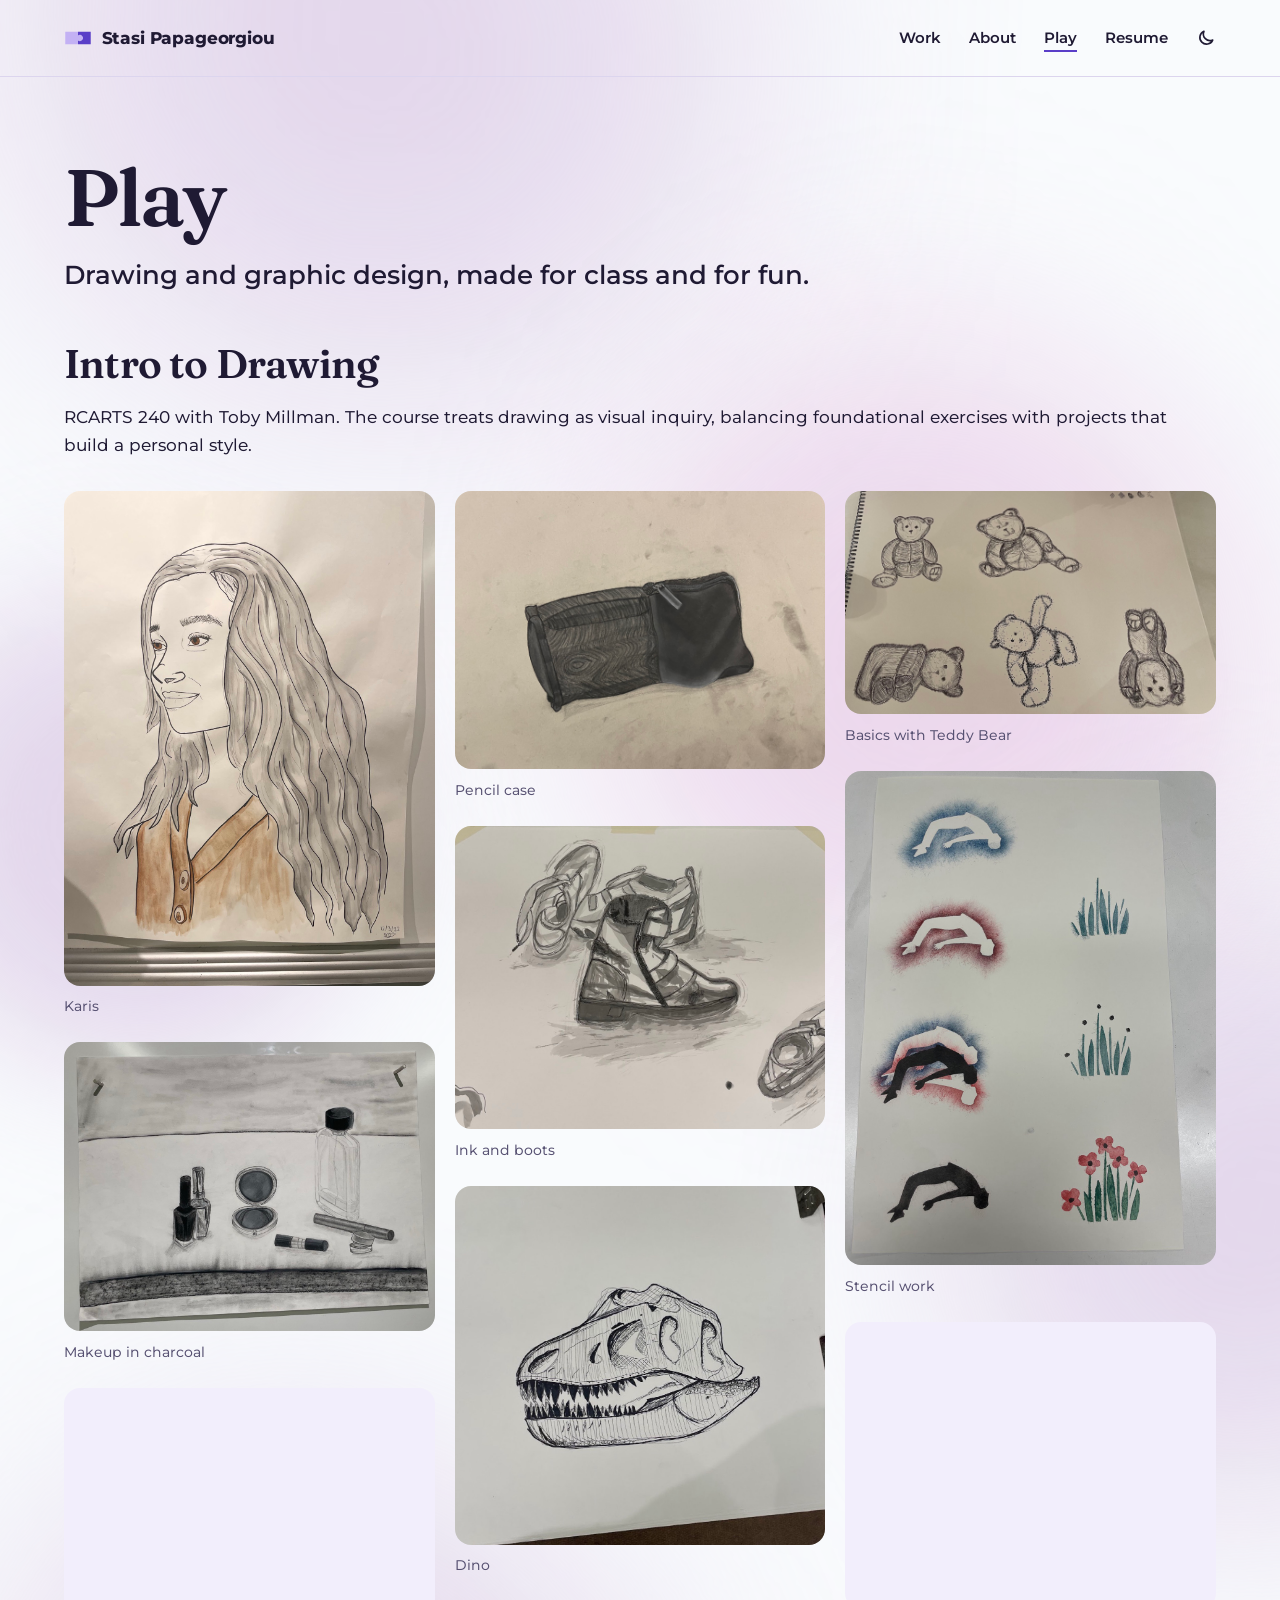
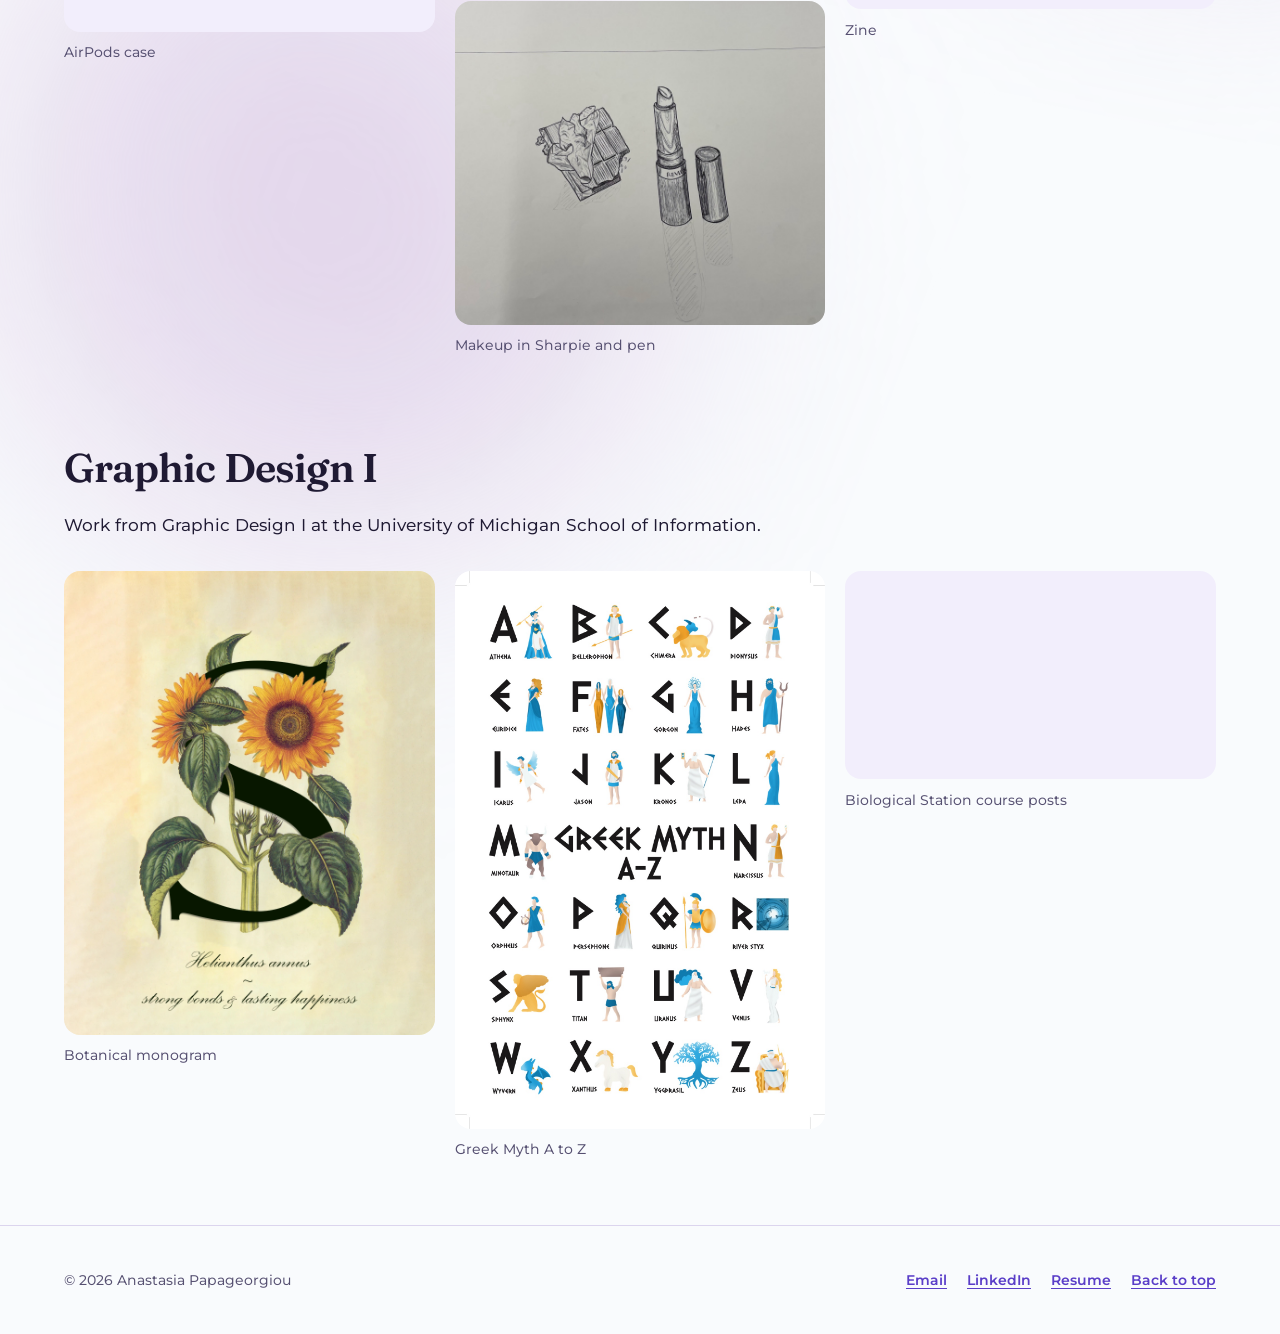
==== commit 36e4d2b4: "Fill in real images, videos, and polish across the site - White Pine: real research, design, and awa" ====
--- a/play/index.html
+++ b/play/index.html
@@ -77,10 +77,10 @@
         <div class="prose prose--intro">
           <p>Work from Graphic Design I at the University of Michigan School of Information.</p>
         </div>
-        <ul class="gallery">
-          <li><figure><img src="../assets/images/play/graphic-design-1.png" alt="Graphic design project 1: describe the piece" width="1200" height="1500" loading="lazy" decoding="async"><figcaption>Graphic design project 1</figcaption></figure></li>
-          <li><figure><img src="../assets/images/play/graphic-design-2.png" alt="Graphic design project 2: describe the piece" width="1200" height="1500" loading="lazy" decoding="async"><figcaption>Graphic design project 2</figcaption></figure></li>
-          <li><figure><img src="../assets/images/play/graphic-design-3.png" alt="Graphic design project 3: describe the piece" width="1200" height="1500" loading="lazy" decoding="async"><figcaption>Graphic design project 3</figcaption></figure></li>
+        <ul class="gallery gallery--masonry">
+          <li><figure><img src="../assets/images/play/graphic-design-1.jpg" alt="A botanical poster: a large dark green serif letter S woven through a vintage illustration of two sunflowers and their leaves on aged paper, captioned Helianthus annus, strong bonds and lasting happiness" width="1600" height="2000" loading="lazy" decoding="async"><figcaption>Botanical monogram</figcaption></figure></li>
+          <li><figure><img src="../assets/images/play/graphic-design-2.jpg" alt="Greek Myth A to Z poster: each letter of the alphabet in a bold angular typeface beside a flat illustration of a figure from Greek mythology, from Athena to Zeus" width="1330" height="2000" loading="lazy" decoding="async"><figcaption>Greek Myth A to Z</figcaption></figure></li>
+          <li><figure><img src="../assets/images/play/graphic-design-3.jpg" alt="Eight square social media posts for University of Michigan Biological Station spring and summer 2024 courses, each pairing a nature photo with the course name and an Explore button" width="2000" height="1121" loading="lazy" decoding="async"><figcaption>Biological Station course posts</figcaption></figure></li>
         </ul>
       </section>
     </div>
--- a/assets/css/styles.css
+++ b/assets/css/styles.css
@@ -582,6 +582,7 @@
   list-style: none;
 }
 @media (min-width: 700px) { .stats { grid-template-columns: repeat(3, minmax(0, 1fr)); } }
+.stats + .prose { margin-top: 1.75rem; }
 .stats li {
   container-type: inline-size;
   padding: 1.5rem;
@@ -636,6 +637,33 @@
 .figure-grid { display: grid; gap: 1.5rem; margin-top: 2rem; }
 .figure-grid .figure { margin-top: 0; }
 @media (min-width: 760px) { .figure-grid { grid-template-columns: repeat(2, minmax(0, 1fr)); } }
+/* Phone screenshots and recordings: kept to a comfortable height, centered */
+.figure--phone img,
+.figure--phone video { width: auto; max-width: 100%; max-height: 38rem; margin-inline: auto; }
+.figure--phone figcaption { text-align: center; margin-inline: auto; }
+/* No frame around phone recordings. Their white backgrounds blend into the
+   page (multiply turns white into whatever is behind it), so the phone
+   looks cut out. Dark mode can't blend white away, so the corners are
+   rounded off to follow the phone instead. */
+.figure--phone img,
+.figure--phone video { border: 0; border-radius: 0; background: none; mix-blend-mode: multiply; }
+@media (prefers-color-scheme: dark) {
+  :root:not([data-theme="light"]) .figure--phone :is(img, video) { mix-blend-mode: normal; border-radius: 13% / 6.5%; }
+}
+:root[data-theme="dark"] .figure--phone :is(img, video) { mix-blend-mode: normal; border-radius: 13% / 6.5%; }
+/* A grid of sketch photos, cropped square; the lightbox shows each in full */
+.sketch-grid { display: grid; grid-template-columns: repeat(2, minmax(0, 1fr)); gap: 0.75rem; }
+@media (min-width: 700px) { .sketch-grid { grid-template-columns: repeat(5, minmax(0, 1fr)); } }
+.figure .sketch-grid img { aspect-ratio: 1; object-fit: cover; border-radius: var(--radius-md); }
+/* Images that bring their own frame (device mockups, cards, cut-outs) */
+.figure--bare img { border: 0; border-radius: 0; background: none; }
+/* A row of quote images */
+.figure-quotes { display: grid; gap: 1rem; justify-items: center; }
+.figure-quotes img { max-width: 18rem; }
+@media (min-width: 640px) {
+  .figure-quotes { grid-template-columns: repeat(3, minmax(0, 1fr)); align-items: center; }
+  .figure-quotes img { max-width: 100%; }
+}
 
 /* Before and after comparisons */
 .compare { display: grid; gap: 1.5rem; margin-top: 2rem; }
@@ -647,6 +675,10 @@
 
 /* Brief: challenge, solution, and constraint chunked in one filled panel.
    Used on every case study, just after the overview. */
+/* The challenge/solution panel follows the overview closely; its heading is
+   for screen readers only, so it adds no space of its own */
+.case-section:has(> .brief) { padding-top: clamp(2rem, 4vw, 2.75rem); }
+.case-section > h2.visually-hidden + .brief { margin-top: 0; }
 .brief {
   /* Inverted: a solid block of the project's color, so it stands apart
      from the light cards around it. In dark mode it flips to a light block. */
@@ -681,6 +713,29 @@
   border-radius: var(--radius-md);
   background: var(--surface);
   box-shadow: 0 0 0 1px color-mix(in srgb, var(--on-accent) 25%, transparent);
+}
+/* Device mockups with transparent edges: no box behind them */
+/* Phone screenshots in the panel: kept short and centered */
+.brief__figure--phone { width: fit-content; max-width: 100%; margin-inline: auto; }
+.brief__figure--phone img {
+  width: auto;
+  max-width: 100%;
+  max-height: 26rem;
+  margin-inline: auto;
+  display: block;
+  /* Cut-out phones with transparent backgrounds: no box behind them */
+  border-radius: 0;
+  background: none;
+  box-shadow: none;
+}
+.brief__figure--bare img {
+  border-radius: 0;
+  background: none;
+  box-shadow: none;
+  /* Same height side by side: taller mockups are trimmed from the bottom */
+  aspect-ratio: 645 / 373;
+  object-fit: cover;
+  object-position: top;
 }
 .brief__figure figcaption {
   position: absolute;
@@ -925,6 +980,14 @@
 
 /* ---------- About ---------- */
 /* The first section sits close under the page intro */
+/* A heading that introduces a group of case study sections */
+.part-head {
+  padding-top: clamp(4rem, 9vw, 7rem);
+  border-bottom: 2px solid var(--line);
+  padding-bottom: 1rem;
+}
+.part-head h2 { font-size: var(--step-4); letter-spacing: -0.03em; line-height: 1.05; }
+.part-head + .case-section { padding-top: clamp(2rem, 4vw, 3rem); }
 .page-head + .case-section { padding-top: clamp(0.5rem, 2vw, 1.25rem); }
 /* "About" stacks just above and to the left of the big "Stasi." */
 .page-head--about { padding-bottom: 0; }
@@ -1022,16 +1085,20 @@
 .timeline h3 { font-size: var(--step-1); }
 .timeline p { margin-top: 0.2rem; color: var(--muted); }
 
-/* Outside of work: photo collage. Ballet is tall, bedazzling is wide. */
+/* Outside of work: photo collage. Hobbies on top, travel along the bottom. */
 .collage {
   display: grid;
   grid-template-columns: repeat(2, minmax(0, 1fr));
-  grid-auto-rows: clamp(9rem, 30vw, 13rem);
+  grid-auto-rows: clamp(8rem, 28vw, 10rem);
   grid-template-areas:
-    "ballet swing"
-    "ballet reading"
-    "bedazzling bedazzling"
-    "drawing travel";
+    "lotion perfume"
+    "lotion perfume"
+    "reading drawing"
+    "reading drawing"
+    "bergerac bergerac"
+    "bergerac bergerac"
+    "bergen belgrade"
+    "bergen belgrade";
   gap: 0.75rem;
   margin-top: 2rem;
   padding: 0;
@@ -1040,18 +1107,21 @@
 @media (min-width: 760px) {
   .collage {
     grid-template-columns: repeat(4, minmax(0, 1fr));
-    grid-auto-rows: clamp(10rem, 16vw, 14rem);
+    grid-auto-rows: clamp(8rem, 13vw, 10.5rem);
     grid-template-areas:
-      "ballet swing reading drawing"
-      "ballet bedazzling bedazzling travel";
+      "lotion perfume reading drawing"
+      "lotion perfume reading drawing"
+      "bergerac bergerac bergen belgrade"
+      "bergerac bergerac bergen belgrade";
   }
 }
-.collage__ballet { grid-area: ballet; }
-.collage__swing { grid-area: swing; }
-.collage__bedazzling { grid-area: bedazzling; }
+.collage__bergerac { grid-area: bergerac; }
+.collage__lotion { grid-area: lotion; }
 .collage__reading { grid-area: reading; }
+.collage__bergen { grid-area: bergen; }
 .collage__drawing { grid-area: drawing; }
-.collage__travel { grid-area: travel; }
+.collage__perfume { grid-area: perfume; }
+.collage__belgrade { grid-area: belgrade; }
 .collage figure { position: relative; height: 100%; }
 .collage img {
   width: 100%;
@@ -1358,3 +1428,98 @@
   opacity: var(--glow-opacity);
   filter: saturate(0.6);
 }
+
+/* ---------- Lightbox ----------
+   Framed images open large in the middle of the screen (built by main.js). */
+.is-zoomable { cursor: zoom-in; }
+.lightbox {
+  width: 100vw;
+  height: 100vh;
+  max-width: none;
+  max-height: none;
+  margin: 0;
+  padding: clamp(1rem, 4vw, 3rem);
+  border: 0;
+  background: transparent;
+  color: #fff;
+  cursor: zoom-out;
+}
+.lightbox[open] { display: grid; place-items: center; }
+/* Rapid clicks on the arrows count as double-clicks, which would select the
+   image and wash it in the selection color; nothing in here needs selecting */
+.lightbox { -webkit-user-select: none; user-select: none; -webkit-tap-highlight-color: transparent; }
+.lightbox img { -webkit-user-drag: none; }
+.lightbox ::selection { background: transparent; }
+.lightbox::backdrop { background: rgb(14 11 22 / 0.86); }
+.lightbox__figure {
+  display: grid;
+  justify-items: center;
+  gap: 0.75rem;
+  max-width: 100%;
+  max-height: 100%;
+  margin: 0;
+}
+.lightbox__figure img {
+  max-width: min(100%, 1600px);
+  max-height: calc(100vh - 2 * clamp(1rem, 4vw, 3rem) - 4.5rem);
+  width: auto;
+  height: auto;
+  object-fit: contain;
+  border-radius: var(--radius-md);
+  cursor: default;
+}
+.lightbox__figure figcaption { max-width: 60ch; text-align: center; font-size: var(--step--1); color: rgb(255 255 255 / 0.85); }
+.lightbox__close {
+  position: fixed;
+  top: 1rem;
+  right: 1rem;
+  display: grid;
+  place-items: center;
+  width: 44px;
+  height: 44px;
+  border: 0;
+  border-radius: 50%;
+  background: rgb(255 255 255 / 0.14);
+  color: #fff;
+  cursor: pointer;
+}
+.lightbox__close:hover,
+.lightbox__nav:hover { background: rgb(255 255 255 / 0.24); }
+.lightbox__nav {
+  position: fixed;
+  top: 50%;
+  z-index: 1;
+  display: grid;
+  place-items: center;
+  width: 48px;
+  height: 48px;
+  margin-top: -24px;
+  border: 0;
+  border-radius: 50%;
+  background: rgb(255 255 255 / 0.14);
+  color: #fff;
+  cursor: pointer;
+}
+.lightbox__nav[hidden] { display: none; }
+.lightbox__nav--prev { left: clamp(0.5rem, 2vw, 1.5rem); }
+.lightbox__nav--next { right: clamp(0.5rem, 2vw, 1.5rem); }
+.lightbox__nav svg { width: 24px; height: 24px; fill: none; stroke: currentColor; stroke-width: 2; stroke-linecap: round; stroke-linejoin: round; }
+.lightbox__count { margin: 0; font-size: 0.8125rem; color: rgb(255 255 255 / 0.65); }
+/* Leave room at the sides for the arrows */
+.lightbox { padding-inline: clamp(3.75rem, 8vw, 6rem); }
+/* Phones: arrows sit along the bottom so the image keeps the full width */
+@media (max-width: 599px) {
+  .lightbox { padding: 4rem 1rem 5rem; }
+  .lightbox__nav { top: auto; bottom: 1rem; margin-top: 0; }
+  .lightbox__nav--prev { left: 1rem; }
+  .lightbox__nav--next { right: 1rem; }
+}
+.lightbox__close svg { width: 22px; height: 22px; fill: none; stroke: currentColor; stroke-width: 2; stroke-linecap: round; }
+.lightbox__close { z-index: 1; }
+.lightbox-open { overflow: hidden; }
+@media (prefers-reduced-motion: no-preference) {
+  .lightbox[open] { animation: lightbox-in 180ms ease-out; }
+  .lightbox[open]::backdrop { animation: lightbox-fade 180ms ease-out; }
+}
+@keyframes lightbox-in { from { opacity: 0; transform: scale(0.97); } }
+@keyframes lightbox-fade { from { opacity: 0; } }
